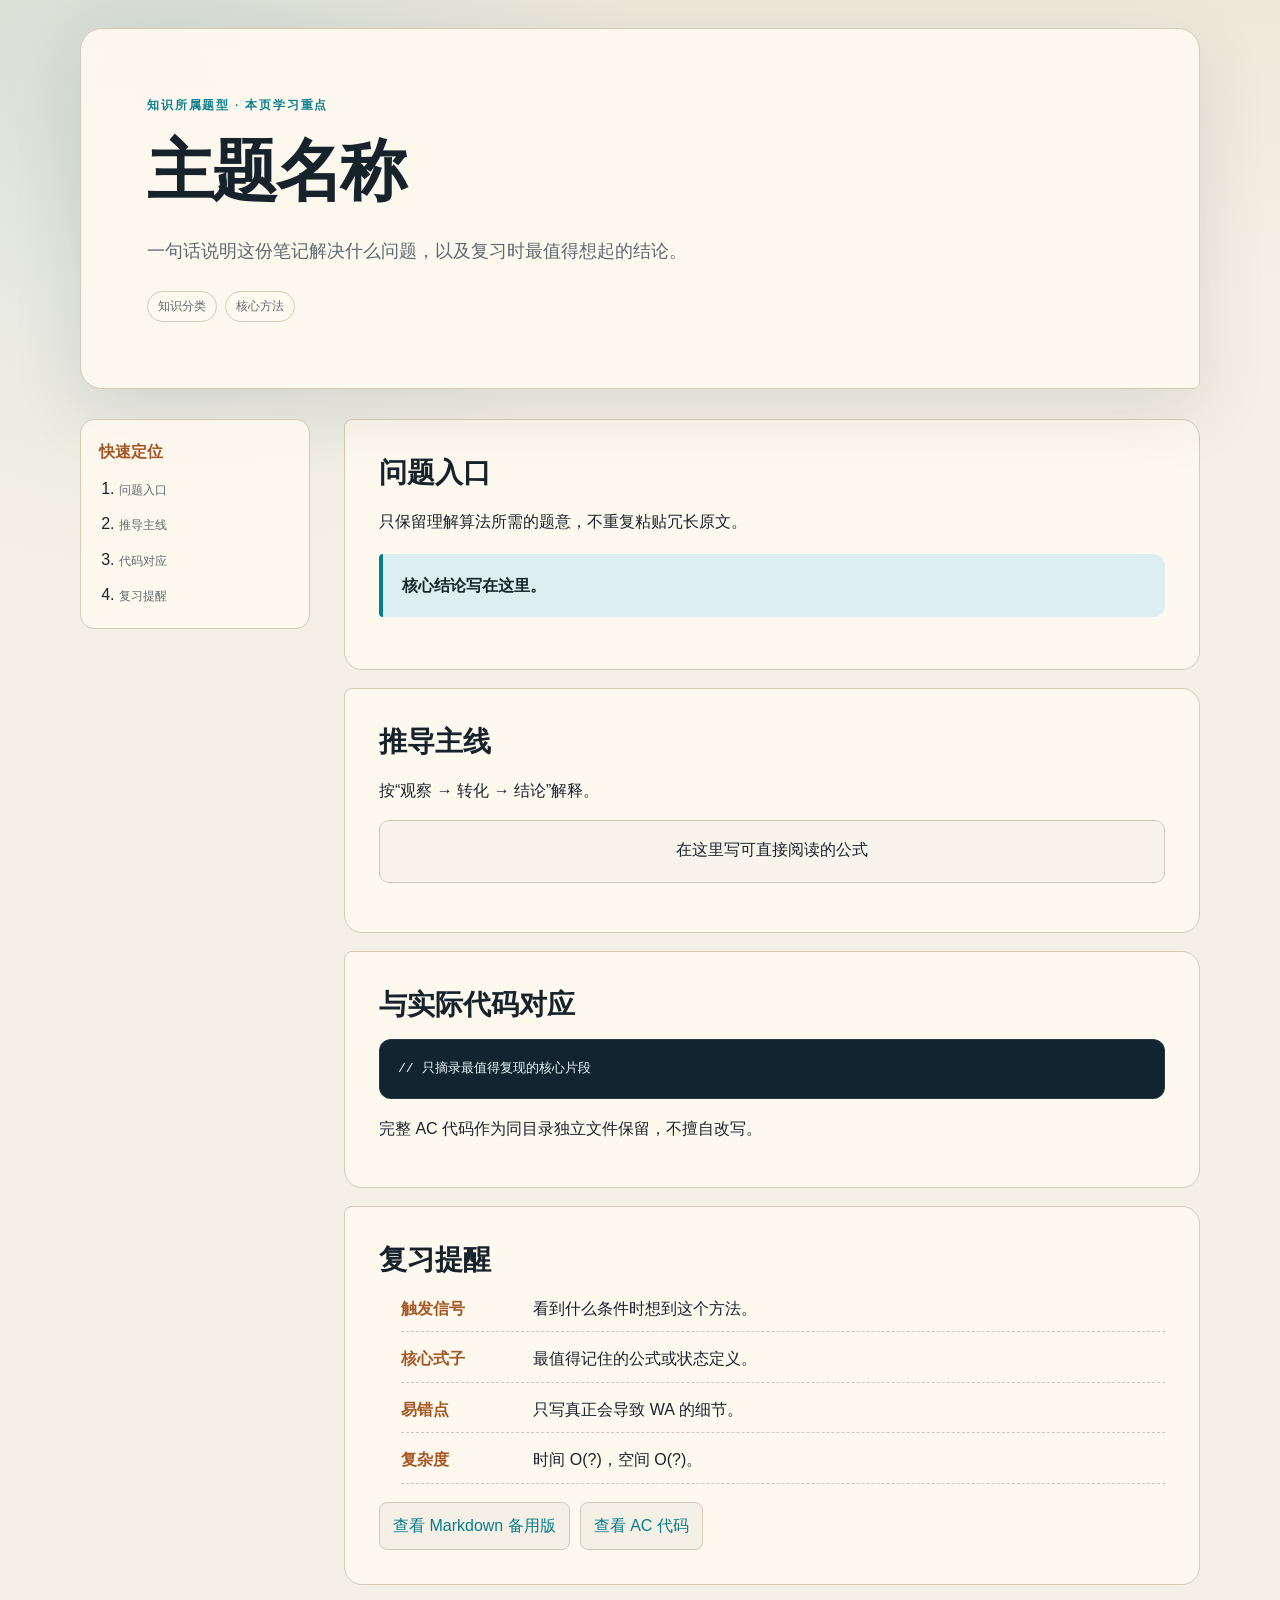
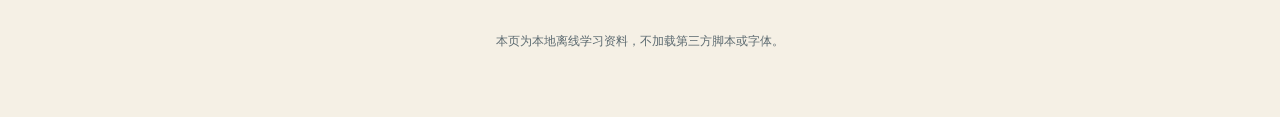
==== templates/学习笔记.html @ 2e0c52b3 "feat: 支持 HTML 学习页首选入口" ====
<!doctype html>
<!--
  这只是离线安全与语义骨架，不是可直接换字复用的设计成品。
  新页面必须先阅读 docs/HTML学习笔记设计规范.md，并根据主题重做首屏构图、视觉锚点和章节节奏。
  禁止只替换标题、公式和代码；禁止默认照搬机械编号、英文眉题与统一卡片顺序。
-->
<html lang="zh-CN">
<head>
  <meta charset="utf-8">
  <meta name="viewport" content="width=device-width, initial-scale=1">
  <meta name="description" content="本地知识库学习笔记模板">
  <title>主题名称 - 核心学习内容</title>
  <link rel="stylesheet" href="/static/note.css">
</head>
<body>
  <div class="note-shell">
    <header class="note-header">
      <p class="eyebrow">知识所属题型 · 本页学习重点</p>
      <h1>主题名称</h1>
      <p class="subtitle">一句话说明这份笔记解决什么问题，以及复习时最值得想起的结论。</p>
      <div class="tag-list" aria-label="标签">
        <span class="tag">知识分类</span>
        <span class="tag">核心方法</span>
      </div>
    </header>

    <div class="note-layout">
      <nav class="toc" aria-label="页内目录">
        <strong>快速定位</strong>
        <ol>
          <li><a href="#model">问题入口</a></li>
          <li><a href="#idea">推导主线</a></li>
          <li><a href="#code">代码对应</a></li>
          <li><a href="#review">复习提醒</a></li>
        </ol>
      </nav>

      <main class="note-main">
        <section id="model" class="note-section">
          <h2>问题入口</h2>
          <p>只保留理解算法所需的题意，不重复粘贴冗长原文。</p>
          <div class="key-result">核心结论写在这里。</div>
        </section>

        <section id="idea" class="note-section">
          <h2>推导主线</h2>
          <p>按“观察 → 转化 → 结论”解释。</p>
          <div class="formula">在这里写可直接阅读的公式</div>
        </section>

        <section id="code" class="note-section">
          <h2>与实际代码对应</h2>
          <pre><code>// 只摘录最值得复现的核心片段
</code></pre>
          <p>完整 AC 代码作为同目录独立文件保留，不擅自改写。</p>
        </section>

        <section id="review" class="note-section">
          <h2>复习提醒</h2>
          <ul class="quick-card">
            <li><strong>触发信号</strong><span>看到什么条件时想到这个方法。</span></li>
            <li><strong>核心式子</strong><span>最值得记住的公式或状态定义。</span></li>
            <li><strong>易错点</strong><span>只写真正会导致 WA 的细节。</span></li>
            <li><strong>复杂度</strong><span>时间 O(?)，空间 O(?)。</span></li>
          </ul>
          <div class="file-links">
            <a href="题解.md">查看 Markdown 备用版</a>
            <a href="题目.cpp">查看 AC 代码</a>
          </div>
        </section>
      </main>
    </div>

    <footer class="note-footer">本页为本地离线学习资料，不加载第三方脚本或字体。</footer>
  </div>
</body>
</html>
---- static/note.css ----
:root {
  color-scheme: light dark;
  --paper: #f5f0e5;
  --paper-raised: #fffaf0;
  --ink: #17232b;
  --muted: #5c6a70;
  --line: #d5c9b6;
  --accent: #087d8c;
  --accent-soft: #dceef0;
  --warm: #a45725;
  --warm-soft: #f4e3d2;
  --code: #112531;
  --code-ink: #eaf7f8;
  --shadow: 0 22px 70px rgba(35, 48, 53, .12);
  --serif: "Noto Serif SC", "Source Han Serif SC", "Songti SC", SimSun, serif;
  --sans: "Noto Sans SC", "Microsoft YaHei UI", "Microsoft YaHei", sans-serif;
  --mono: "Cascadia Code", "JetBrains Mono", Consolas, monospace;
}

* { box-sizing: border-box; }
html { scroll-behavior: smooth; }
body {
  margin: 0;
  background:
    radial-gradient(circle at 12% 5%, rgba(8, 125, 140, .11), transparent 31rem),
    linear-gradient(180deg, #eee8db 0, var(--paper) 18rem);
  color: var(--ink);
  font-family: var(--sans);
  line-height: 1.78;
}
body.theme-balance { --accent: #087d8c; --accent-soft: #dceef0; --warm: #9b552c; }
body.theme-centroid { --accent: #36785f; --accent-soft: #e1eee6; --warm: #a85b2c; }
a { color: var(--accent); text-underline-offset: .2em; }
a:hover { color: var(--warm); }
a:focus-visible { outline: 3px solid color-mix(in srgb, var(--accent) 45%, transparent); outline-offset: 3px; }

.note-shell { width: min(1120px, calc(100% - 32px)); margin: 0 auto; padding: 28px 0 64px; }
.note-header {
  position: relative;
  overflow: hidden;
  padding: clamp(28px, 6vw, 66px);
  border: 1px solid var(--line);
  border-radius: 22px 22px 7px 22px;
  background: color-mix(in srgb, var(--paper-raised) 92%, transparent);
  box-shadow: var(--shadow);
}
.note-header.has-visual h1, .note-header.has-visual .subtitle, .note-header.has-visual .tag-list { max-width: min(70%, 720px); }
.hero-visual {
  position: absolute; z-index: 1; right: clamp(22px, 5vw, 64px); top: 50%; width: min(25%, 270px);
  transform: translateY(-48%); color: var(--accent);
}
.hero-visual svg { display: block; width: 100%; height: auto; overflow: visible; }
.visual-grid { fill: none; stroke: color-mix(in srgb, var(--accent) 20%, transparent); stroke-width: 1; stroke-dasharray: 3 7; }
.visual-line { fill: none; stroke: currentColor; stroke-width: 3; stroke-linecap: round; stroke-linejoin: round; }
.visual-branch { fill: none; stroke: color-mix(in srgb, var(--ink) 42%, transparent); stroke-width: 2; }
.visual-node { fill: var(--paper-raised); stroke: currentColor; stroke-width: 2; }
.visual-node.active { fill: var(--accent); stroke: var(--accent); }
.visual-label { fill: var(--muted); font-family: var(--mono); font-size: 10px; }
.visual-caption { display: block; margin-top: 7px; color: var(--accent); font-family: var(--mono); font-size: .58rem; font-weight: 800; letter-spacing: .14em; text-align: center; }
.eyebrow { margin: 0 0 12px; color: var(--accent); font-size: .72rem; font-weight: 800; letter-spacing: .16em; text-transform: uppercase; }
h1, h2, h3 { font-family: var(--serif); line-height: 1.34; }
h1 { position: relative; z-index: 1; max-width: 850px; margin: 0; font-size: clamp(2rem, 6vw, 4.2rem); letter-spacing: -.04em; }
.subtitle { position: relative; z-index: 1; max-width: 760px; margin: 18px 0 0; color: var(--muted); font-size: clamp(.95rem, 2vw, 1.12rem); }
.tag-list { position: relative; z-index: 1; display: flex; flex-wrap: wrap; gap: 8px; margin-top: 24px; }
.tag { padding: 4px 10px; border: 1px solid var(--line); border-radius: 999px; background: var(--paper-raised); color: var(--muted); font-size: .73rem; }

.note-layout { display: grid; grid-template-columns: 230px minmax(0, 1fr); gap: 34px; margin-top: 30px; }
.toc { position: sticky; top: 20px; align-self: start; padding: 18px; border: 1px solid var(--line); border-radius: 14px; background: color-mix(in srgb, var(--paper-raised) 84%, transparent); }
.toc strong { display: block; margin-bottom: 8px; color: var(--warm); font-family: var(--serif); }
.toc ol { display: grid; gap: 7px; margin: 0; padding-left: 20px; }
.toc a { color: var(--muted); font-size: .78rem; text-decoration: none; }
.toc a:hover { color: var(--accent); }
.note-main { min-width: 0; }
.note-section { margin-bottom: 18px; padding: clamp(21px, 4vw, 34px); border: 1px solid var(--line); border-radius: 8px 18px 18px 18px; background: color-mix(in srgb, var(--paper-raised) 92%, transparent); }
.note-section h2 { margin: 0 0 16px; font-size: clamp(1.28rem, 3vw, 1.75rem); }
.note-section h3 { margin: 24px 0 8px; font-size: 1.06rem; }
.note-section p { margin: 10px 0; }
.note-section ul, .note-section ol { padding-left: 1.4rem; }
.note-section li + li { margin-top: 5px; }

.key-result {
  margin: 18px 0;
  padding: 17px 19px;
  border-left: 4px solid var(--accent);
  border-radius: 4px 12px 12px 4px;
  background: var(--accent-soft);
  color: var(--ink);
  font-size: 1.02rem;
  font-weight: 750;
}
.warning { border-left-color: var(--warm); background: var(--warm-soft); }
.formula {
  overflow-x: auto;
  margin: 15px 0;
  padding: 16px 18px;
  border: 1px solid var(--line);
  border-radius: 10px;
  background: color-mix(in srgb, var(--paper) 72%, white);
  color: var(--ink);
  font-family: var(--mono);
  font-size: clamp(.82rem, 2vw, 1rem);
  text-align: center;
  white-space: pre;
}
.flow { display: grid; grid-template-columns: repeat(3, 1fr); gap: 10px; margin: 18px 0; }
.flow > div { padding: 15px; border: 1px solid var(--line); border-radius: 10px; background: var(--paper); text-align: center; }
.flow b { display: block; color: var(--accent); }
.compare { width: 100%; border-collapse: collapse; margin: 16px 0; }
.compare th, .compare td { padding: 10px 12px; border: 1px solid var(--line); text-align: left; vertical-align: top; }
.compare th { background: var(--accent-soft); }
code { padding: .1em .34em; border-radius: 4px; background: color-mix(in srgb, var(--accent-soft) 70%, transparent); color: var(--warm); font-family: var(--mono); font-size: .88em; }
pre {
  overflow: auto;
  margin: 16px 0;
  padding: 18px;
  border: 1px solid rgba(255, 255, 255, .08);
  border-radius: 12px;
  background: var(--code);
  color: var(--code-ink);
  font-family: var(--mono);
  font-size: .82rem;
  line-height: 1.64;
  tab-size: 4;
}
pre code { padding: 0; background: transparent; color: inherit; font-size: inherit; }
.quick-card { display: grid; gap: 8px; margin: 0; padding: 0; list-style: none; }
.quick-card li { display: grid; grid-template-columns: 7.5rem 1fr; gap: 12px; padding-bottom: 8px; border-bottom: 1px dashed var(--line); }
.quick-card strong { color: var(--warm); }
.file-links { display: flex; flex-wrap: wrap; gap: 10px; margin-top: 18px; }
.file-links a { padding: 9px 13px; border: 1px solid var(--line); border-radius: 8px; background: var(--paper); text-decoration: none; }
.note-footer { margin-top: 28px; color: var(--muted); font-size: .76rem; text-align: center; }

@media (max-width: 780px) {
  .note-shell { width: min(100% - 20px, 1120px); padding-top: 10px; }
  .note-header { padding: 28px 22px; border-radius: 16px; }
  .note-header.has-visual h1, .note-header.has-visual .subtitle, .note-header.has-visual .tag-list { max-width: none; }
  .hero-visual { display: none; }
  .note-layout { grid-template-columns: 1fr; gap: 14px; }
  .toc { position: static; }
  .flow { grid-template-columns: 1fr; }
  .quick-card li { grid-template-columns: 1fr; gap: 1px; }
  .note-section { padding: 21px 17px; }
}

@media (prefers-color-scheme: dark) {
  :root {
    --paper: #071722;
    --paper-raised: #0d2230;
    --ink: #edf6f5;
    --muted: #a7bdc3;
    --line: #284553;
    --accent: #63dce8;
    --accent-soft: #123844;
    --warm: #ffb56a;
    --warm-soft: #3c2a20;
    --code: #031018;
    --code-ink: #e7f4f5;
    --shadow: 0 22px 70px rgba(0, 0, 0, .28);
  }
  body { background: radial-gradient(circle at 12% 5%, rgba(99, 220, 232, .09), transparent 31rem), linear-gradient(180deg, #06131d 0, var(--paper) 18rem); }
  .formula { background: #0a1b26; }
  body.theme-balance { --accent: #63dce8; --accent-soft: #123844; --warm: #ffb56a; }
  body.theme-centroid { --accent: #80d2aa; --accent-soft: #17372d; --warm: #ffb074; }
}

@media print {
  :root { color-scheme: light; }
  body { background: white; }
  .note-shell { width: 100%; padding: 0; }
  .note-header, .note-section, .toc { box-shadow: none; background: white; break-inside: avoid; }
  .toc { display: none; }
  .note-layout { display: block; }
  a { color: inherit; }
}

@media (prefers-reduced-motion: reduce) {
  * { scroll-behavior: auto !important; transition: none !important; }
}
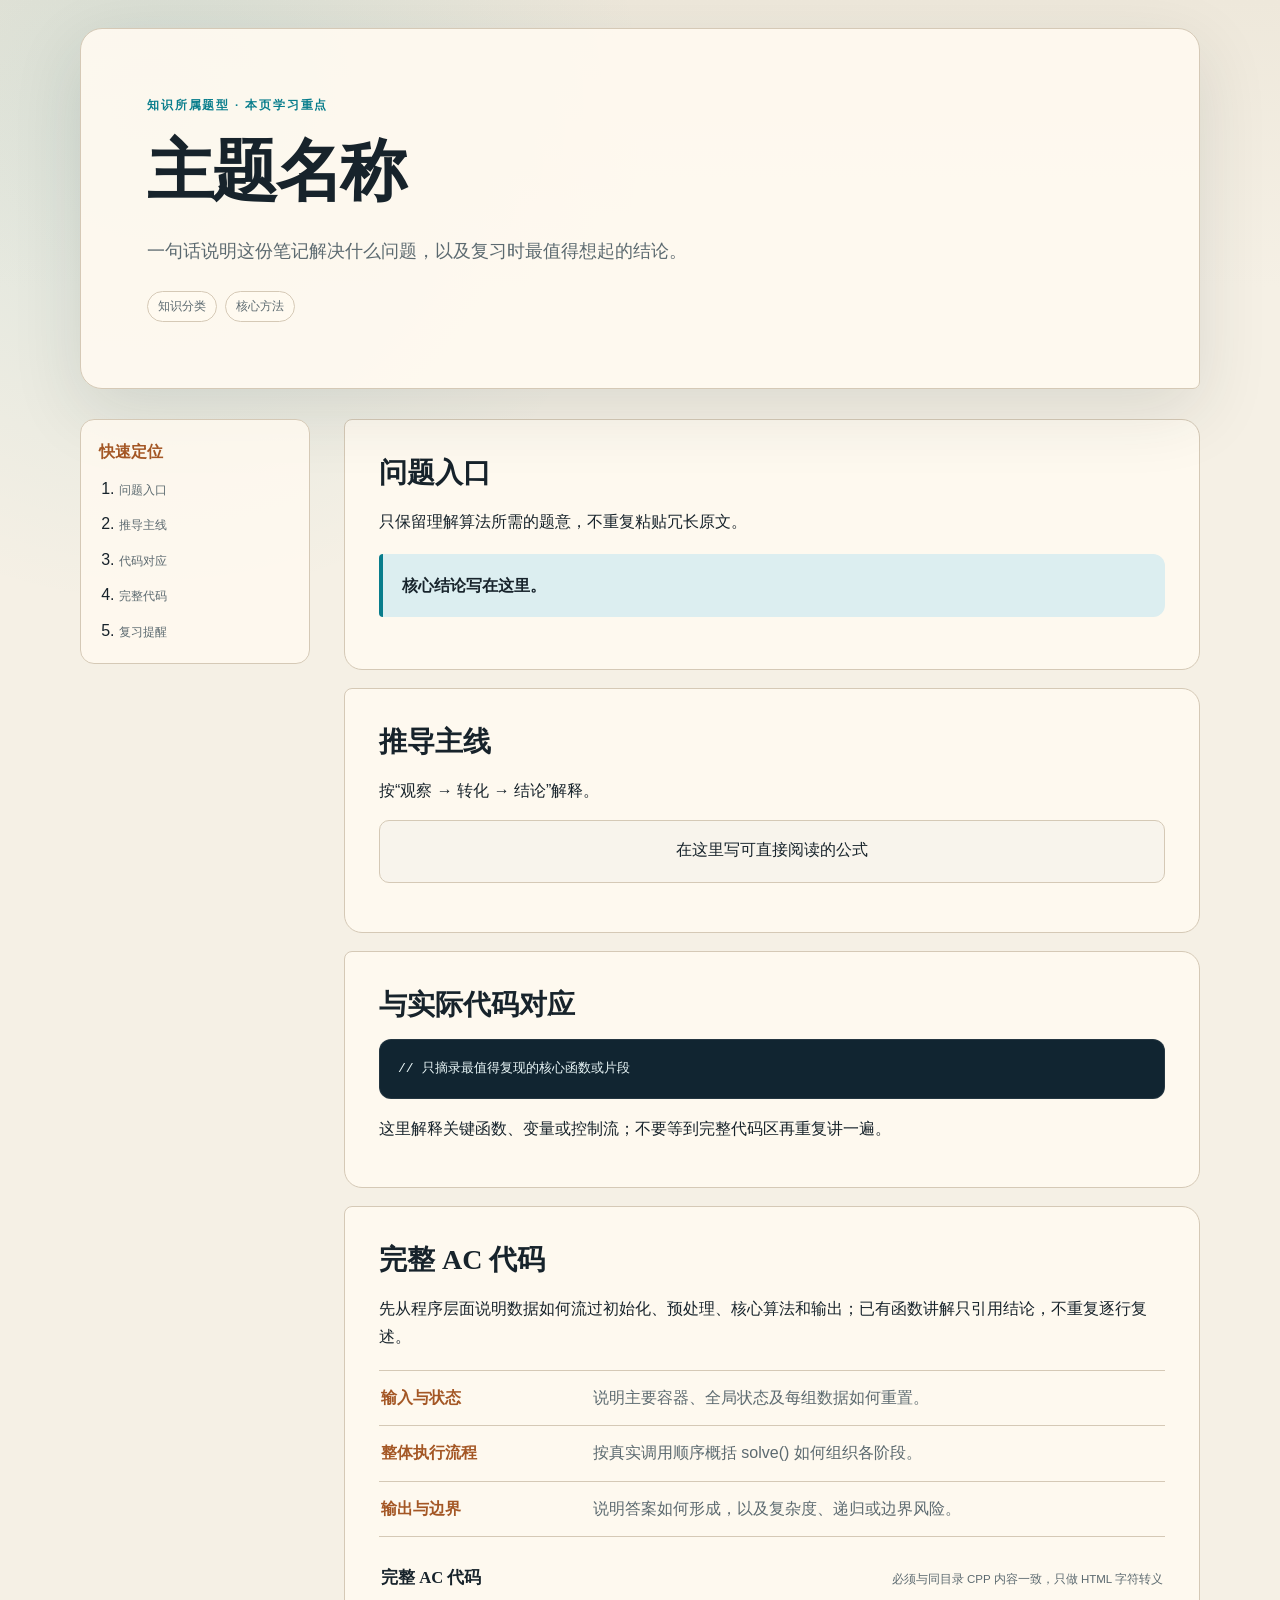
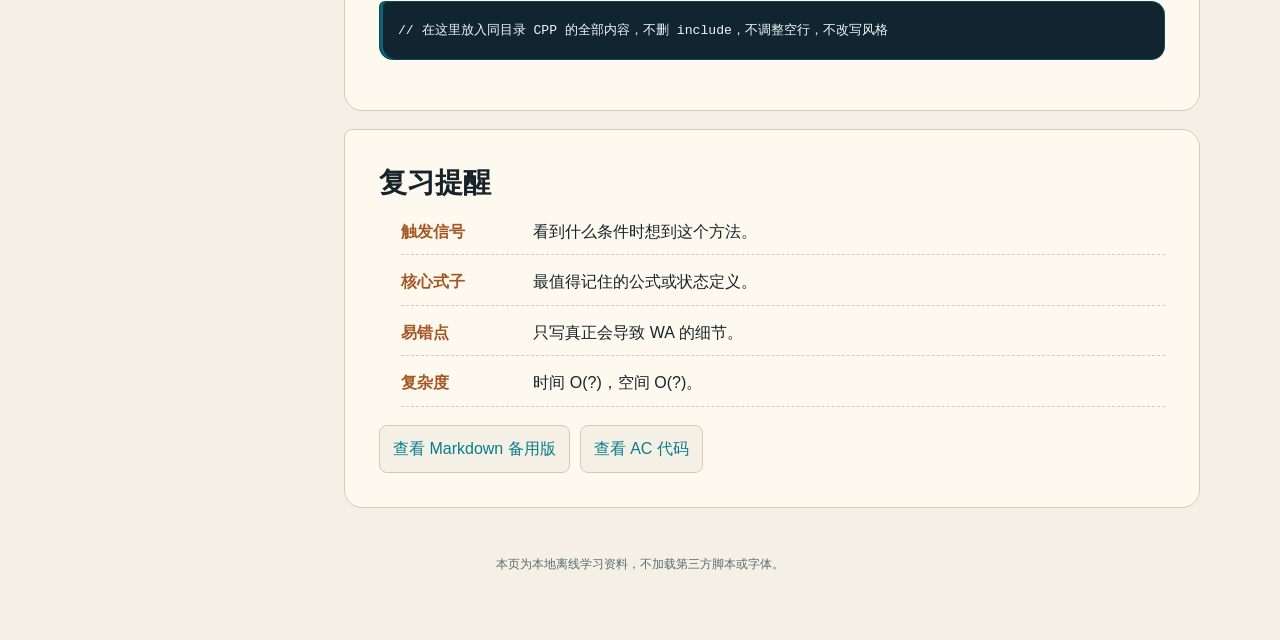
==== commit ec63d0dc: "docs: 补全学习页完整代码讲解" ====
--- a/templates/学习笔记.html
+++ b/templates/学习笔记.html
@@ -3,6 +3,8 @@
   这只是离线安全与语义骨架，不是可直接换字复用的设计成品。
   新页面必须先阅读 docs/HTML学习笔记设计规范.md，并根据主题重做首屏构图、视觉锚点和章节节奏。
   禁止只替换标题、公式和代码；禁止默认照搬机械编号、英文眉题与统一卡片顺序。
+  如果存在用户 AC 代码，HTML 必须展示与 CPP 完全一致的完整代码，并另写整体执行流程；
+  函数级讲解保留在前面的“代码对应”部分，完整代码区不要重复逐行解释同一函数。
 -->
 <html lang="zh-CN">
 <head>
@@ -31,6 +33,7 @@
           <li><a href="#model">问题入口</a></li>
           <li><a href="#idea">推导主线</a></li>
           <li><a href="#code">代码对应</a></li>
+          <li><a href="#full-code">完整代码</a></li>
           <li><a href="#review">复习提醒</a></li>
         </ol>
       </nav>
@@ -50,9 +53,22 @@
 
         <section id="code" class="note-section">
           <h2>与实际代码对应</h2>
-          <pre><code>// 只摘录最值得复现的核心片段
+          <pre><code>// 只摘录最值得复现的核心函数或片段
 </code></pre>
-          <p>完整 AC 代码作为同目录独立文件保留，不擅自改写。</p>
+          <p>这里解释关键函数、变量或控制流；不要等到完整代码区再重复讲一遍。</p>
+        </section>
+
+        <section id="full-code" class="note-section">
+          <h2>完整 AC 代码</h2>
+          <p>先从程序层面说明数据如何流过初始化、预处理、核心算法和输出；已有函数讲解只引用结论，不重复逐行复述。</p>
+          <dl class="code-overview" aria-label="整体执行流程">
+            <div><dt>输入与状态</dt><dd>说明主要容器、全局状态及每组数据如何重置。</dd></div>
+            <div><dt>整体执行流程</dt><dd>按真实调用顺序概括 solve() 如何组织各阶段。</dd></div>
+            <div><dt>输出与边界</dt><dd>说明答案如何形成，以及复杂度、递归或边界风险。</dd></div>
+          </dl>
+          <div class="code-source"><strong>完整 AC 代码</strong><span>必须与同目录 CPP 内容一致，只做 HTML 字符转义</span></div>
+          <pre class="complete-code"><code>// 在这里放入同目录 CPP 的全部内容，不删 include，不调整空行，不改写风格
+</code></pre>
         </section>
 
         <section id="review" class="note-section">
--- a/static/note.css
+++ b/static/note.css
@@ -123,6 +123,14 @@
   tab-size: 4;
 }
 pre code { padding: 0; background: transparent; color: inherit; font-size: inherit; }
+.code-overview { display: grid; gap: 0; margin: 18px 0 24px; border-top: 1px solid var(--line); }
+.code-overview > div { display: grid; grid-template-columns: minmax(7rem, .34fr) 1fr; gap: 18px; padding: 13px 2px; border-bottom: 1px solid var(--line); }
+.code-overview dt { color: var(--warm); font-weight: 800; }
+.code-overview dd { margin: 0; color: var(--muted); }
+.code-source { display: flex; align-items: baseline; justify-content: space-between; gap: 16px; margin: 26px 2px 8px; }
+.code-source strong { color: var(--ink); font-family: var(--serif); font-size: 1.04rem; }
+.code-source span { color: var(--muted); font-size: .72rem; text-align: right; }
+.complete-code { margin-top: 8px; border-color: color-mix(in srgb, var(--accent) 42%, transparent); border-radius: 6px 14px 14px 14px; box-shadow: inset 3px 0 0 color-mix(in srgb, var(--accent) 72%, transparent); }
 .quick-card { display: grid; gap: 8px; margin: 0; padding: 0; list-style: none; }
 .quick-card li { display: grid; grid-template-columns: 7.5rem 1fr; gap: 12px; padding-bottom: 8px; border-bottom: 1px dashed var(--line); }
 .quick-card strong { color: var(--warm); }
@@ -139,6 +147,9 @@
   .toc { position: static; }
   .flow { grid-template-columns: 1fr; }
   .quick-card li { grid-template-columns: 1fr; gap: 1px; }
+  .code-overview > div { grid-template-columns: 1fr; gap: 2px; }
+  .code-source { align-items: flex-start; flex-direction: column; gap: 2px; }
+  .code-source span { text-align: left; }
   .note-section { padding: 21px 17px; }
 }
 
